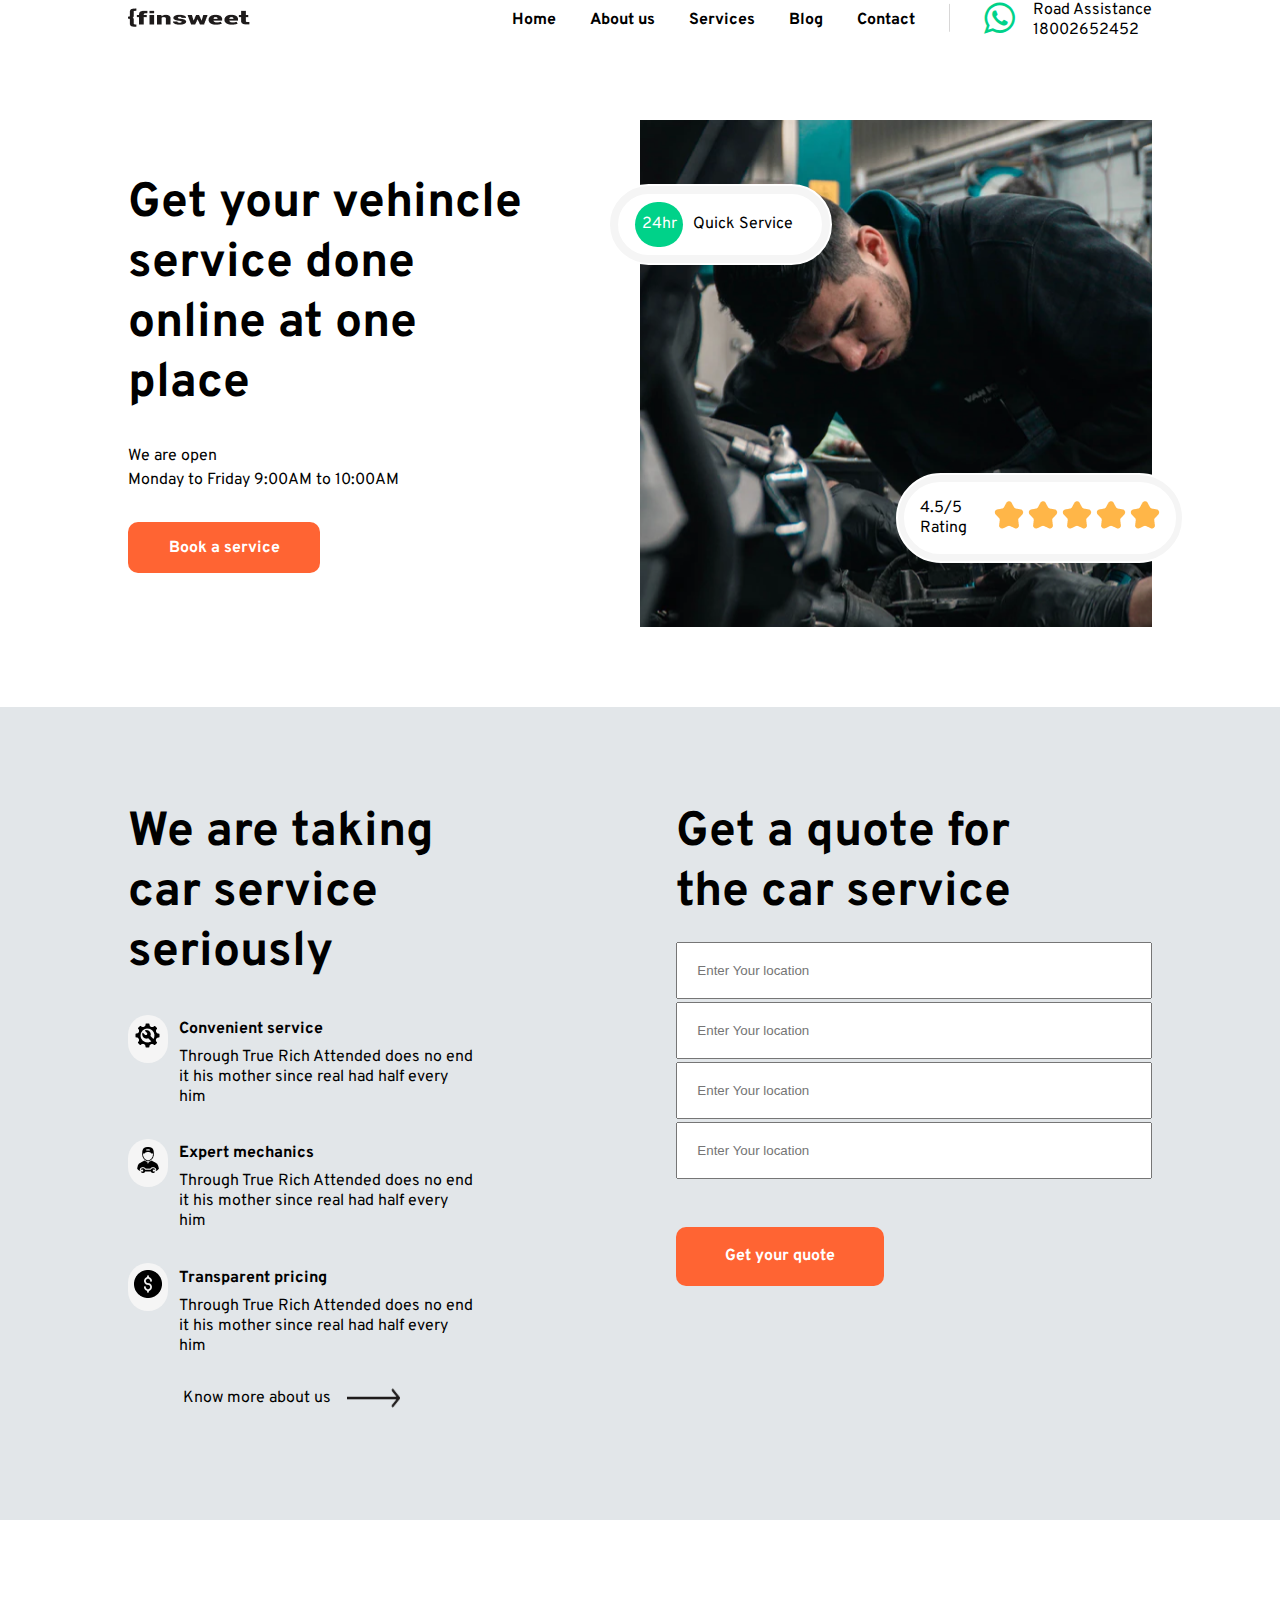
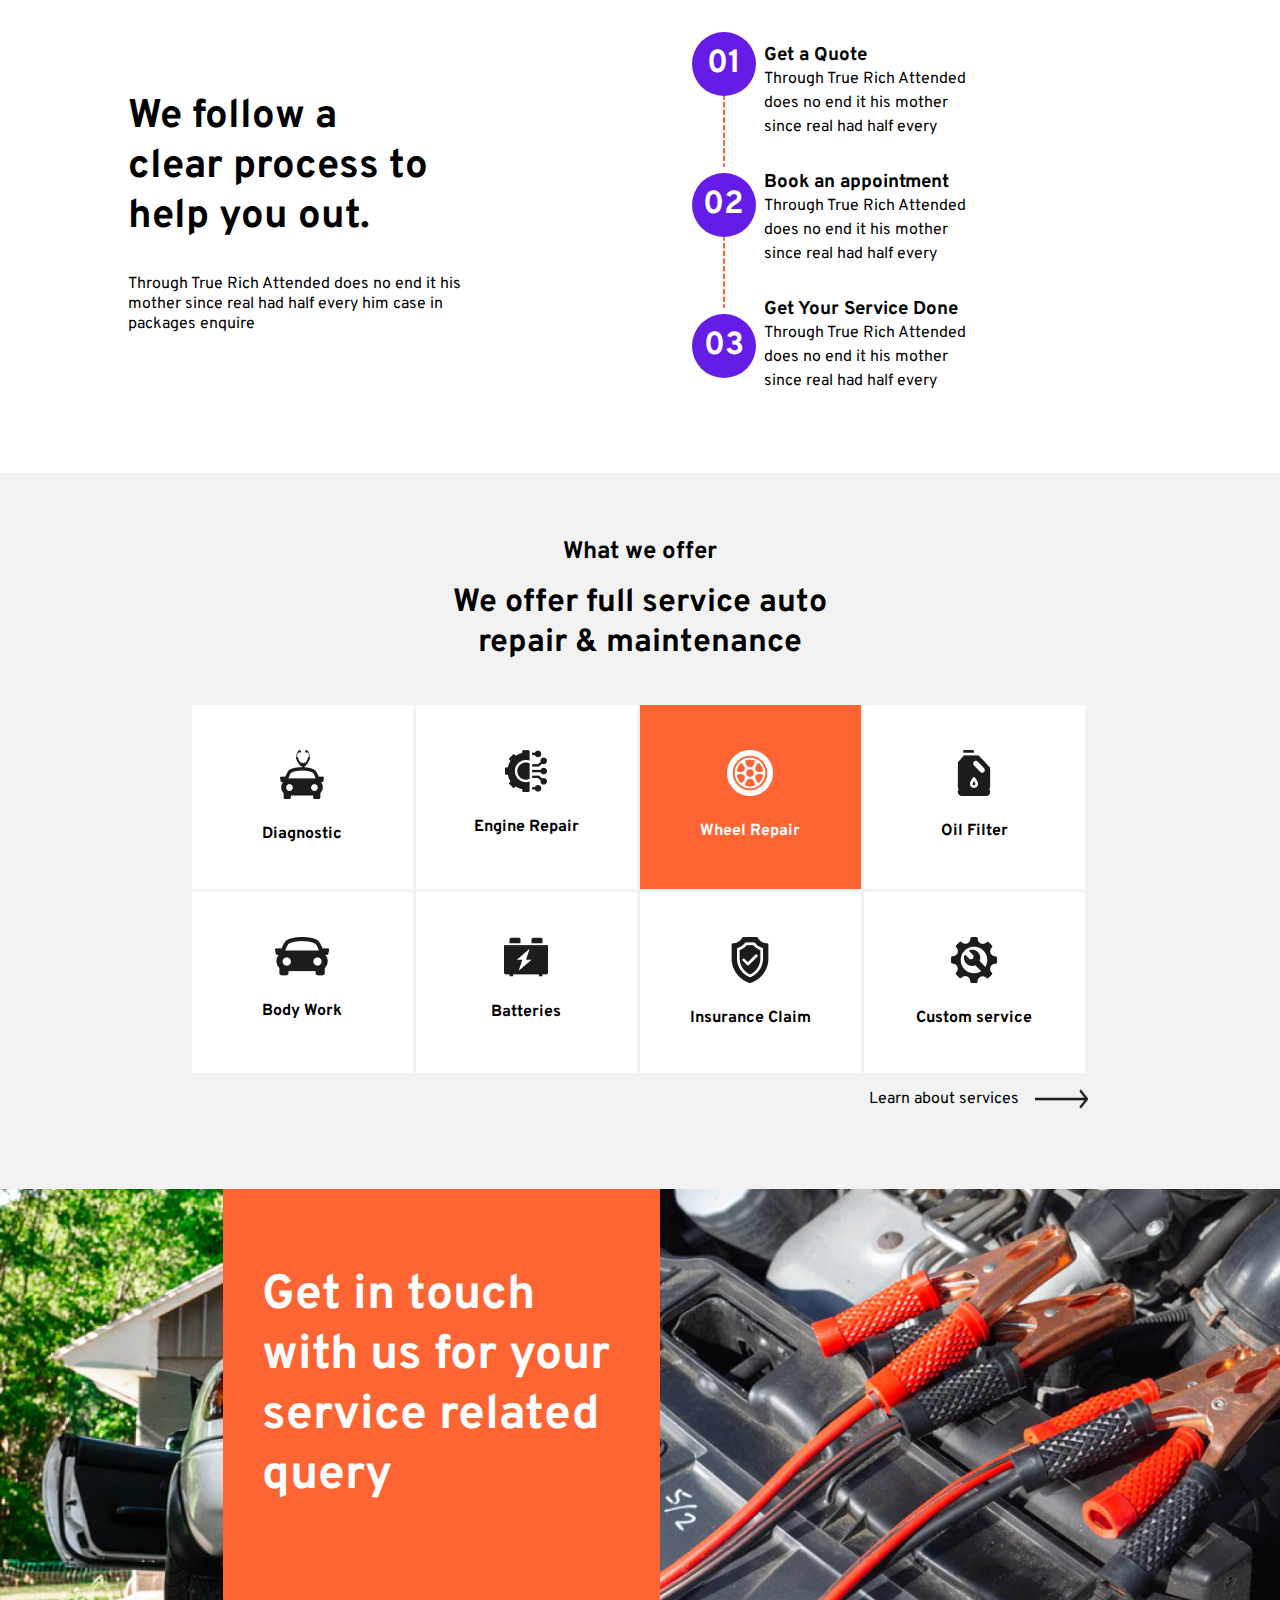
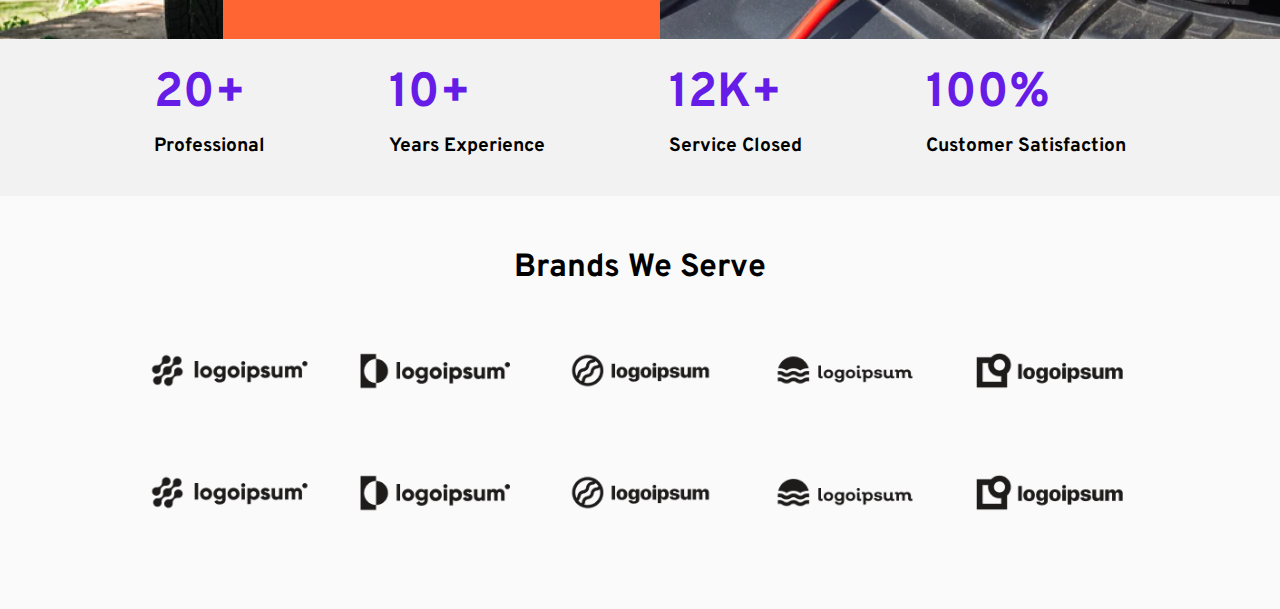
==== index.html @ 5b72f3bc "initial commit" ====
<!DOCTYPE html>
<html lang="en">
<head>
    <meta charset="UTF-8">
    <meta http-equiv="X-UA-Compatible" content="IE=edge">
    <meta name="viewport" content="width=device-width, initial-scale=1.0">
    <title>Client First Template</title>
    <link rel="stylesheet" href="app.css">
    <link rel="preconnect" href="https://fonts.googleapis.com">
    <link rel="preconnect" href="https://fonts.gstatic.com" crossorigin>
    <link href="https://fonts.googleapis.com/css2?family=Overpass:wght@300;600&display=swap" rel="stylesheet">
    <link rel="stylesheet" href="https://cdnjs.cloudflare.com/ajax/libs/font-awesome/4.7.0/css/font-awesome.min.css">
</head>
<body>
    <section class="first-section">
        <div>
            <img src="images/Logo (1).png" alt="logo">
        </div>
        <div class="first-section-link">
            <div><a href="#">Home</a></div>
            <div><a href="#">About us</a></div>
            <div><a href="#">Services</a></div>
            <div><a href="#">Blog</a></div>
            <div><a href="#">Contact</a></div>
            <div><img src="images/Line (2).png" alt="line"></div>
            <div class="contact" >
                 <!-- <div  class="whatsapp"><img src="images/Call.png" alt="call"></div> -->
                 <i  class="fa fa-whatsapp" style="font-size:36px;color:#00D289;"></i>
                <div>
                    <p>Road Assistance</p>
                    <p>18002652452</p>
                </div>
            </div>
        </div>
    </section>

    <section class="second-section">
        <div class="second-section-one">
            <div class="get-your-vehincle font">Get your vehincle service done online at one place</div>
            <div class="open">We are open </div>
            <div class="monday">Monday to Friday 9:00AM to 10:00AM</div>
            <div class="book-a-service">Book a service</div>
        </div>
        <div class="top-wrapper-quick-service">
            <div>
                <div class="quick-wrapper" >
                    <div class="hr-quick-service"> 
                        <div class="hr">24hr</div>
                        <div class="quick-service">Quick Service</div>
                    </div>
                </div>
            </div>

            <div class="another-container">
                <div class="rating-wrapper">
                    <div class="rating">
                        <div >
                            <div>4.5/5</div>
                            <div>Rating</div>
                        </div>
                        <div>
                            <img src="images/Star 4.png" alt="star"> <img src="images/Star 4.png" alt="star"> <img src="images/Star 4.png" alt="star"> <img src="images/Star 4.png" alt="star"> <img src="images/Star 4.png" alt="star">
                        </div>
                    </div>
                </div>
            </div>
           
        </div>
    </section>

    <div class="third-wrapper">
        <section class="third-section">
            <div>
                <div class="we-are-taking">
                    <h1 class="font">We are taking car service seriously</h1>
                </div>
                <div class="convenient-service">
                    <div class="icon"><div><img src="images/Icon (9).png" alt="icon-four"></div></div>
                    <div class="wrap-convenience">
                        <h4>Convenient service</h4>
                        <p>Through True Rich Attended does no end it his mother since real had half every him</p>
                    </div>
                </div>
                <div class="expert-mechanics">
                    <div class="icon"><div><img src="images/Icon (10).png" alt="icon-ten"></div></div>
                    <div class="expert-convenience">
                        <h4>Expert mechanics</h4>
                        <p>Through True Rich Attended does no end it his mother since real had half every him</p>
                    </div>
                </div>
                <div class="tranparent-pricing">
                    <div class="icon"><div><img src="images/Icon (11).png" alt="icon-eleven"></div></div>
                    <div class="transparent-pricing">
                        <h4>Transparent pricing</h4>
                        <p>Through True Rich Attended does no end it his mother since real had half every him</p>
                    </div>
                </div>
                <div class="know-about-us">Know more about us <img src="images/Icon (8).png" alt=""></div>
            </div>
            <div>
                <div class="get-aa-quote font"><h1>Get a quote for the car service</h1></div>
                <div class="input">
                    <input type="text" placeholder="Enter Your location">
                </div>
                <div class="input">
                    <input type="text" placeholder="Enter Your location">
                </div>
                <div class="input">
                    <input type="text" placeholder="Enter Your location">
                </div>
                <div class="input">
                    <input type="text" placeholder="Enter Your location">
                </div>
    
                <div class="btn-get-your-quote">
                    <p>Get your quote</p>
                </div>
               
            </div> 
        </section>
    </div>
   

    <section class="fourth-section">
        <div class="clear-process">
            <h1 class="font">We follow a clear process to help you out.</h1>
            <p>Through True Rich Attended does no end it his mother since real had half every him case in packages enquire</p>
        </div>
        <div class="top-wrapper">
            <div class="number-wrapper">
                <h1 class="number">01</h1>
               <img  src="images/Line (1).png" alt="logo">
                <h1 class="number">02</h1>
                <img src="images/Line (1).png" alt="logo">
                <h1 class="number">03</h1>
            </div>
            <div class="get-a-quote">
                <div class="quote-wrap-1">
                   <h3>Get a Quote</h3>
                   <p class="through">Through True Rich Attended does no end it his mother since real had half every  </p>
                </div>
                <div class="quote-wrap-2">
                    <h3>Book an appointment</h3>
                    <p class="through">Through True Rich Attended does no end it his mother since real had half every  </p>
                </div>
                <div class="quote-wrap-3">
                    <h3>Get Your Service Done</h3>
                    <p class="through">Through True Rich Attended does no end it his mother since real had half every  </p>
                </div>
            </div>
        </div>
    </section>

    <section class="wrap">
        <section class="fifth-section">
            <div class="what-we-offer">
                <p>What we offer</p>
                <h1 class="font">We offer full service auto repair & maintenance</h1>
            </div>
            <div class="services">
                <div  class="services-list">
                    <img src="images/Icon.png" alt="icon">
                    <p>Diagnostic</p>
                </div>
                <div  class="services-list">
                    <img src="images/Icon (1).png" alt="Engine Repair">
                    <p>Engine Repair</p>
                </div>
                <div  class="services-list wheel">
                    <img src="images/Icon (2).png" alt="Wheel Repair">
                    <p>Wheel Repair</p>
                </div>
                <div  class="services-list">
                    <img src="images/Icon (3).png" alt="Oil Filter">
                    <p>Oil Filter</p>
                </div>
            </div>
            <div class="services">
                <div class="services-list">
                    <img src="images/Icon (7).png" alt="Body Work">
                    <p>Body Work</p>
                </div>
                <div class="services-list">
                    <img src="images/Icon (6).png" alt="Batteries">
                    <p>Batteries</p>
                </div>
                <div class="services-list">
                    <img src="images/Icon (5).png" alt="Insurance Claim">
                    <p>Insurance Claim</p>
                </div>
                <div class="services-list">
                    <img src="images/Icon (4).png" alt="Custom service">
                    <p>Custom service</p>
                </div>
            </div>
            <div class="arrow">
                Learn about services <img src="images/Icon (8).png" alt="services">
            </div>
        </section>
    
        <section class="sixth-section">
            <div class="get-in-touch">
                <div class="touch-one"></div>
                <div class="touch-two"> <h1>Get in touch with us for your service related query</h1></div>
                <div class="touch-three"></div>
            </div>
            <div class="why-choose-us">
                <div class="item">
                    <h1>20+</h1>
                    <p>Professional</p>
                </div>
                <div class="item">
                    <h1>10+</h1>
                    <p>Years Experience</p>
                </div>
                <div class="item">
                    <h1>12K+</h1>
                    <p>Service Closed</p>
                </div>
                <div class="item">
                    <h1>100%</h1>
                    <p> Customer Satisfaction</p>
                </div>
            </div>
        </section>
    
    </section>
    
    <section class="seventh-section">
        <h1>Brands We Serve</h1>
        <div class="seventh-first">
            <div><img src="images/logo-8 1.png" alt="logo"></div>
            <div><img src="images/logo-6.png" alt="logo"></div>
            <div><img src="images/logo-7 1.png" alt="logo"></div>
            <div><img src="images/logo-3.png" alt="logo"></div>
            <div><img src="images/logo-1 1.png" alt="logo"></div>
        </div>
        <div  class="seventh-second">
            <div><img src="images/logo-8 1.png" alt="logo"></div>
            <div><img src="images/logo-6.png" alt="logo"></div>
            <div><img src="images/logo-7 1.png" alt="logo"></div>
            <div><img src="images/logo-3.png" alt="logo"></div>
            <div><img src="images/logo-1 1.png" alt="logo"></div>
        </div>
    </section>
</body>
</html>
---- app.css ----
*{
    padding: 0;
    box-sizing: border-box;
    margin: 0;
}
body{
    font-family: 'Overpass', sans-serif;
}
.third-wrapper{
    /* border: 2px solid black; */
    background-color: #E2E6E9;
    display: flex;
    flex-direction: column;
    margin-bottom: 7rem;
}
.first-section-link a{
    text-decoration: none;
    font-weight: bolder;
    color: black;
}
.contact{
    /* border: 2px solid black; */
    display: flex;
    width: 10.5rem;
    justify-content: space-between;
}
.book-a-service{
    /* border: 2px solid black; */
    background-color: #FF6433;
    color: white;
    cursor: pointer;
    padding: 3%;
    font-weight: bolder;
    width: 12rem;
    margin-top: 2rem;
    border-radius: 10px;
    text-align: center;
    font-weight: bolder;
}
.get-your-vehincle{
    /* border: 2px solid black; */
    font-size: 3rem;
    width: 80%;
    font-weight: bolder;
}
.first-section{
    /* border: 2px solid black; */
    display: flex;
    justify-content: space-between;
    align-items: center;
    width: 80%;
    margin: 0 auto;
}
.first-section-link{
    /* border: 2px solid black; */
    display: flex;
    justify-content: space-between;
    align-items: center;
    width: 40rem;
}
.open{
    margin-top: 2rem;
}
.monday{
    margin-top: .3rem;
}
.second-section{
    /* border: 2px solid black; */
    display: flex;
    width: 80%;
    margin: 0 auto;
    margin-bottom: 5rem;
    margin-top: 5rem;
}
.second-section-one{
    /* border: 2px solid black; */
    width: 50%;
    display: flex;
    flex-direction: column;
    justify-content: center;
}
.top-wrapper-quick-service{
    /* border: 2px solid black; */
    width: 50%;
    background-image: url(images/Image.png);
}
.another-container{
    /* border: 2px solid black; */
    display: flex;
    justify-content: flex-end;
}
.rating{
    border: 2px solid white;
    background-color: white;
    color: black;
    width: 17rem;
    display: flex;
    align-items: center;
    padding: .5%;
    height: 8vh;
    border-radius: 50rem;
    justify-content: space-around;
}
.rating-wrapper{
    border: 2px solid white;
    color: white;
    background-color: whitesmoke;
    position: relative;
    left: 2rem;
    width: 18rem;
    height: 10vh;
    padding: .5%;
    display: flex;
    align-items: center;
    justify-content: center;
    border-radius: 50rem;
    margin-top: 13rem;
    margin-bottom: 4rem;
}
.quick-wrapper{
    border: 2px solid white;
    color: white;
    background-color: whitesmoke;
    padding: 1.5%;
    width: 14rem;
    border-radius: 50rem;
    text-align: center;
    display: flex;
    justify-content: center;
    margin-top: 4rem;
    position: relative;
    right: 2rem;
}
.hr-quick-service{
    display: flex;
    border: 2px solid white;
    background-color:white;
    color: black;
    padding: 3%;
    width: 15rem;
    text-align: center;
    border-radius: 50rem;
}
.hr{
    /* border: 2px solid black; */
    background-color: #00D289;
    color: white;
    width: 3rem;
    display: flex;
    flex-direction: column;
    justify-content: center;
    padding: 1%;
    height: 5vh;
    border-radius: 50rem;
    margin-left: .6rem;
}
.quick-service{
    /* border: 2px solid black; */
    display: flex;
    flex-direction: column;
    justify-content: center;
    margin-left: .6rem;
}
.btn-get-your-quote{
    /* border: 2px solid black; */
    background-color: #FF6433;
    color: white;
    cursor: pointer;
    font-weight: bolder;
    width: 13rem;
    padding: 4%;
    border-radius: 10px;
    text-align: center;
    margin-top: 3rem;
}
.know-about-us{
    /* border: 2px solid black; */
    display: flex;
    width: 80%;
    margin: 0 auto;
    margin-top: 2rem;
}
.know-about-us img{
   margin-left: 1rem;
}
.third-section{
    /* border: 2px solid black; */
    display: flex;
    width: 80%;
    justify-content: space-between;
    margin: 0 auto;
    padding: 5% 0;
    margin-bottom: 3rem;
    margin-top: 2rem;
}
.we-are-taking{
    /* border: 2px solid black; */
    font-size: 2rem;
    width: 60%;
}
.get-aa-quote{
    /* border: 2px solid black; */
    font-size: 1.5rem;
    width: 80%;
    margin-bottom: 1rem;
}
.input input{
    /* border: 2px solid black; */
    width: 100%;
    padding: 4%;
    margin-top: .2rem;
}
.we-are-taking{
    /* border: 2px solid black; */
    font-size: 1.5rem;
    margin-bottom: 2rem;
}
.convenient-service{
    /* border: 2px solid black; */
    display: flex;
    margin-top: 2rem;
}
.expert-mechanics{
    /* border: 2px solid black; */
    display: flex;
    margin-top: 2rem;
}
.tranparent-pricing{
    /* border: 2px solid black; */
    display: flex;
    margin-top: 2rem;
}
.icon{
    /* border: 2px solid black; */
    background-color: whitesmoke;
    width: 3rem;
    height: 3rem;
    border-radius: 50rem;
    display: flex;
    justify-content: center;
    flex-direction: column;
    text-align: center;
}
.wrap-convenience{
    /* border: 2px solid black; */
    padding-top: .8%;
    margin-left: .7rem;
}
.wrap-convenience p{
   margin-top: .5rem;
   width: 60%;
}
.transparent-pricing{
    /* border: 2px solid black; */
    padding-top: .8%;
    margin-left: .7rem;
}
.transparent-pricing p{
    margin-top: .5rem;
    width: 60%;
}
.expert-convenience{
    /* border: 2px solid black; */
    padding-top: .8%;
    margin-left: .7rem;
}
.expert-convenience p{
    margin-top: .5rem;
    width: 60%;
}
.clear-process h1{
    /* border: 2px solid black; */
    font-size: 2.5rem;
    width: 55%;
}
.clear-process p{
    /* border: 2px solid black; */
    width: 60%;
    margin-top: 2rem;
}
.through{
    /* border: 2px solid black; */
    width: 55%;
    line-height: 1.5;
}
.quote-wrap-1{
    /* border: 2px solid black; */
    padding-top: 3%;
}
.quote-wrap-2{
    /* border: 2px solid black; */
    padding-top: 8%;
}
.quote-wrap-3{
    /* border: 2px solid black; */
    padding-top: 8%;
}
.fourth-section{
    /* border: 2px solid black; */
    display: flex;
    width: 80%;
    margin: 0 auto;
}
.clear-process{
    /* border: 2px solid black; */
    display: flex;
    flex-direction: column;
    justify-content: center;
}
.top-wrapper{
    /* border: 2px solid black; */
    display: flex;
   
}
.get-a-quote{
    /* border: 2px solid red; */
    display: flex;
    flex-direction: column;
    justify-content: space-between;
    margin-left: .5rem;
}
.number-wrapper{
    /* border: 2px solid black; */
    text-align: center;
   
}
.number{
    /* border: 2px solid black; */
    background-color: #661CE7;
    color: white;
    width: 4rem;
    height: 4rem;
    text-align: center;
    border-radius: 20rem;
    display: flex;
    flex-direction: column;
    justify-content: center;
}
.what-we-offer{
    /* border: 2px solid black; */
    text-align: center;
    padding:5% 0 3% 0% ;
    margin-top: 3rem;
}
.what-we-offer h1{
   font-size: 2rem;
   /* border: 2px solid black; */
   width: 30%;
   margin: 0 auto;
}
.what-we-offer p{
   margin-bottom: 1rem;
   font-weight: bolder;
   font-size: x-large;
 }
.services{
    /* border: 2px solid black; */
    display: flex;
    width: 70%;
    margin: 0 auto;
}
.services-list{
    /* border: 2px solid black; */
    background-color: white;
    padding: 5%;
    width: 50%;
    text-align: center;
    margin-right: .2rem;
    margin-top: .2rem;
}
.services-list p{
  margin-top: 1.2rem;
  font-weight: bolder;
}  
.wheel{
    background-color: #FF6433;
    color: white;
} 
.arrow{
    /* border: 2px solid black; */
    display: flex;
    justify-content: flex-end;
    width: 70%;
    margin: 0 auto;
    margin-top: 1rem;
    margin-bottom: 5rem;
}
.arrow img{
   margin-left: 1rem;
}
.wrap{
    /* border: 2px solid black; */
    background-color: #F2F2F2;
    margin: 5rem 0 0 0;
    padding-bottom: 1%;
}
.get-in-touch{
    /* border: 2px solid black; */
    display: flex;
    width: 100%;
}
.touch-one{
    /* border: 2px solid black; */
    width: 18%;
    height: 50vh;
    background-image: url("images/Image\ 1.png");
    background-size: cover;
    
}
.touch-two{
    /* border: 2px solid red; */
    background-color: #FF6433;
    color: white;
    width: 35%; 
    font-size: 1.5rem;
    padding: 6% 3% 3% 3%;
}
.touch-three{
    /* border: 2px solid black; */
    width: 50%;
    background-image: url("images/bg.png");
    background-size: cover;
}
.why-choose-us{
    /* border: 2px solid black; */
    display: flex;
    width: 80%;
    margin: 0 auto;
    justify-content: space-between;
    padding: 2%;
}
.item h1{
    font-size: 3rem;
    color: #661CE7;
}
.item p{
    margin-top: .6rem;
    font-weight: bolder;
    font-size: 1.2rem;
}

.seventh-section{
    /* border: 2px solid black; */
    background-color:#FAFAFA;
    padding-top: 2%;
    padding-bottom: 4%;
}
.seventh-section h1{
   text-align: center;
   padding: 2%;
   font-size: 2rem;
}
.seventh-first{
    /* border: 2px solid black; */
    display: flex;
    width: 80%;
    margin: 0 auto;
    justify-content: space-between;
}
.seventh-first div img{
   width: 100%;
}
.seventh-second{
    /* border: 2px solid black; */
    display: flex;
    width: 80%;
    margin: 0 auto;
    justify-content: space-between;
}
.seventh-second div img{
    width: 100%;
 }
 .font{
     font-weight: bolder;
 }
 .whatsapp{
     border: 2px solid black;
     background-color: #00D289;
     border-radius: 50rem;
     width: 2rem;
 }
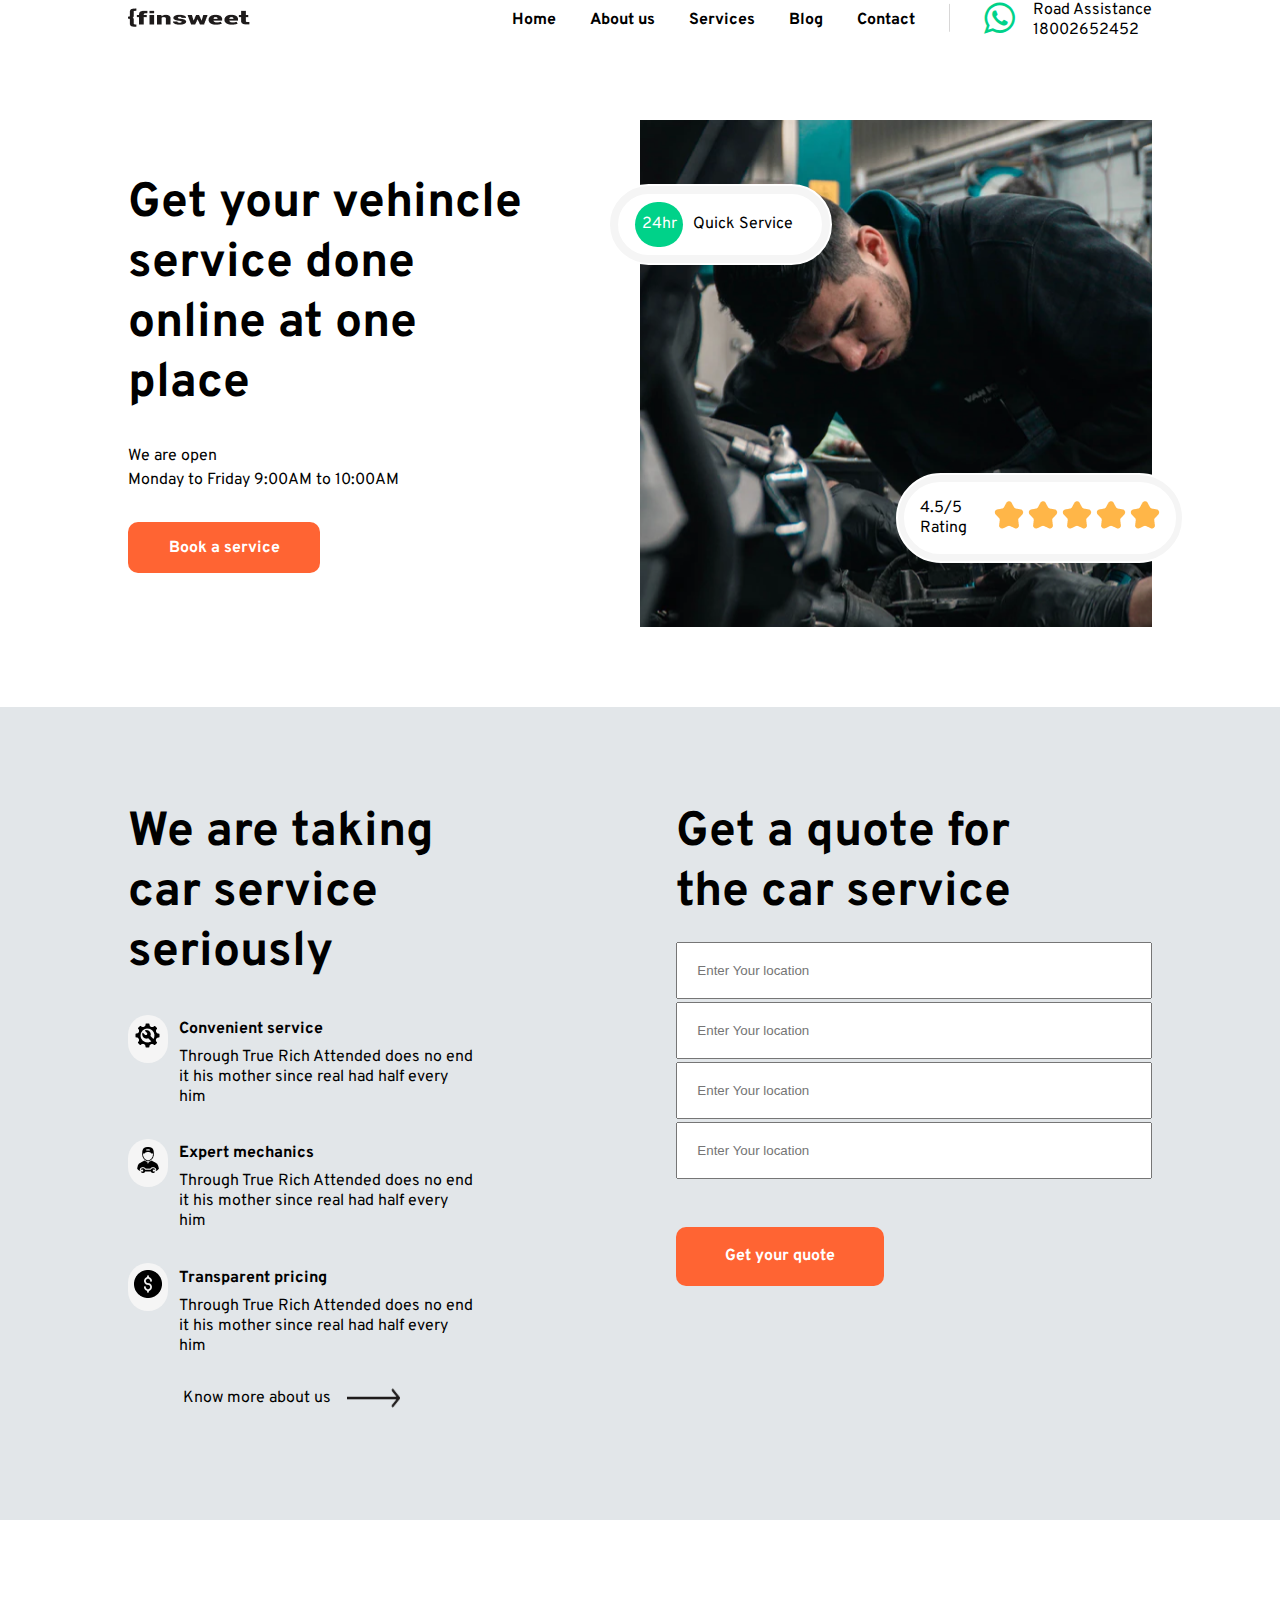
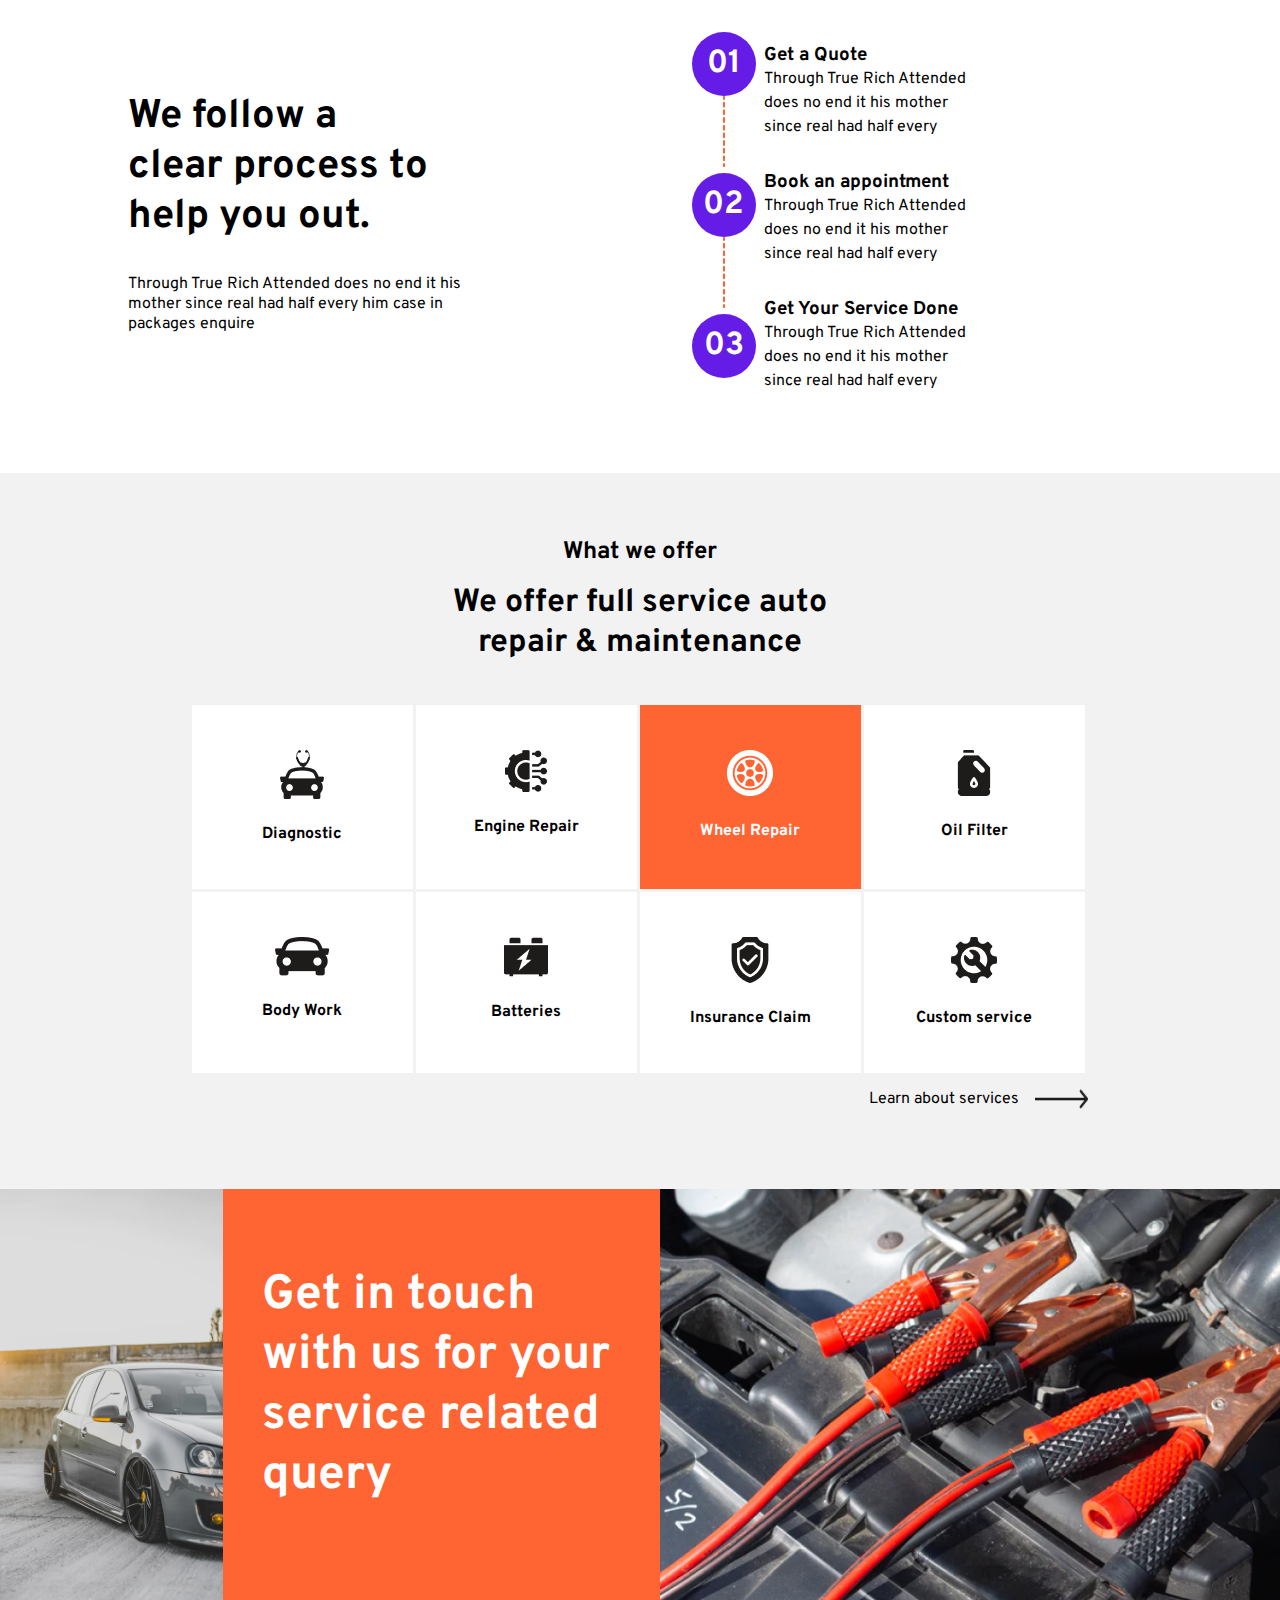
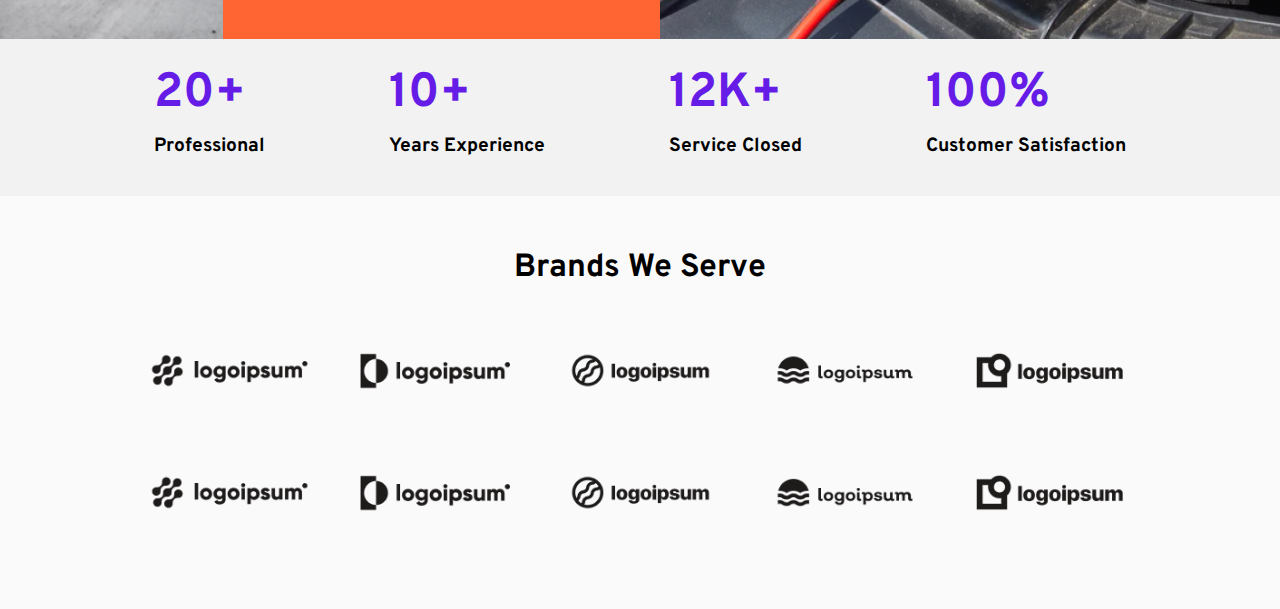
==== commit 4b4e392c: "updated version" ====
--- a/index.html
+++ b/index.html
@@ -5,7 +5,7 @@
     <meta http-equiv="X-UA-Compatible" content="IE=edge">
     <meta name="viewport" content="width=device-width, initial-scale=1.0">
     <title>Client First Template</title>
-    <link rel="stylesheet" href="app.css">
+    <link rel="stylesheet" href="style.css">
     <link rel="preconnect" href="https://fonts.googleapis.com">
     <link rel="preconnect" href="https://fonts.gstatic.com" crossorigin>
     <link href="https://fonts.googleapis.com/css2?family=Overpass:wght@300;600&display=swap" rel="stylesheet">
@@ -16,10 +16,17 @@
         <div>
             <img src="images/Logo (1).png" alt="logo">
         </div>
-        <div class="first-section-link">
-            <div><a href="#">Home</a></div>
+
+        <div class="container" onclick="myFunction(this)" id="hamburger">
+            <div class="bar1"></div>
+            <div class="bar2"></div>
+            <div class="bar3"></div>
+          </div> 
+
+        <div class="first-section-link" id="nav-lu">
+            <div><a href="index.html">Home</a></div>
             <div><a href="#">About us</a></div>
-            <div><a href="#">Services</a></div>
+            <div><a href="services.html">Services</a></div>
             <div><a href="#">Blog</a></div>
             <div><a href="#">Contact</a></div>
             <div><img src="images/Line (2).png" alt="line"></div>
@@ -199,7 +206,7 @@
         </section>
     
         <section class="sixth-section">
-            <div class="get-in-touch">
+            <div class="get-in-ttouch">
                 <div class="touch-one"></div>
                 <div class="touch-two"> <h1>Get in touch with us for your service related query</h1></div>
                 <div class="touch-three"></div>
@@ -227,7 +234,7 @@
     </section>
     
     <section class="seventh-section">
-        <h1>Brands We Serve</h1>
+        <h1 class="brands-we-serve">Brands We Serve</h1>
         <div class="seventh-first">
             <div><img src="images/logo-8 1.png" alt="logo"></div>
             <div><img src="images/logo-6.png" alt="logo"></div>
@@ -243,5 +250,7 @@
             <div><img src="images/logo-1 1.png" alt="logo"></div>
         </div>
     </section>
+    <script src="app.js">
+    </script>
 </body>
-</html>+</html> --- a/style.css
+++ b/style.css
@@ -0,0 +1,866 @@
+*{
+    padding: 0;
+    box-sizing: border-box;
+    margin: 0;
+}
+body{
+    font-family: 'Overpass', sans-serif;
+}
+.container {
+    display: inline-block;
+    cursor: pointer;
+  }
+.bar1 {
+    width: 35px;
+    height: 2px;
+    background-color: black;
+    margin: 6px 0;
+    transition: .5s;
+  }
+  .bar2 {
+    width: 35px;
+    height: 2px;
+    background-color: black;
+    margin: 6px 0;
+    transition: .5s;
+  }
+  .bar3 {
+    width: 35px;
+    height: 2px;
+    background-color: black;
+    margin: 6px 0;
+    transition: .5s;
+  }
+  .change .bar1 {
+    -webkit-transform: rotate(-45deg) translate(-9px, 6px);
+    transform: rotate(-45deg) translate(-9px, 6px);
+  }
+  
+  .change .bar2 {
+    opacity: 0;
+  }
+  
+  .change .bar3 {
+    -webkit-transform: rotate(45deg) translate(-8px, -8px);
+    transform: rotate(45deg) translate(-8px, -8px);
+  }
+  .container{
+    display:none;
+  }  
+  
+.third-wrapper{
+    /* border: 2px solid black; */
+    background-color: #E2E6E9;
+    display: flex;
+    flex-direction: column;
+    margin-bottom: 7rem;
+}
+.first-section-link a{
+    text-decoration: none;
+    font-weight: bolder;
+    color: black;
+}
+.contact{
+    /* border: 2px solid black; */
+    display: flex;
+    width: 10.5rem;
+    justify-content: space-between;
+}
+.book-a-service{
+    /* border: 2px solid black; */
+    background-color: #FF6433;
+    color: white;
+    cursor: pointer;
+    padding: 3%;
+    font-weight: bolder;
+    width: 12rem;
+    margin-top: 2rem;
+    border-radius: 10px;
+    text-align: center;
+    font-weight: bolder;
+}
+.get-your-vehincle{
+    /* border: 2px solid black; */
+    font-size: 3rem;
+    width: 80%;
+    font-weight: bolder;
+}
+.first-section{
+    /* border: 2px solid black; */
+    display: flex;
+    flex-wrap: wrap;
+    justify-content: space-between;
+    align-items: center;
+    width: 80%;
+    margin: 0 auto;
+}
+.first-section-link{
+    /* border: 2px solid black; */
+    display: flex;
+    justify-content: space-between;
+    align-items: center;
+    width: 40rem;
+}
+.open{
+    margin-top: 2rem;
+}
+.monday{
+    margin-top: .3rem;
+}
+.second-section{
+    /* border: 2px solid black; */
+    display: flex;
+    width: 80%;
+    margin: 0 auto;
+    margin-bottom: 5rem;
+    margin-top: 5rem;
+}
+.second-section-one{
+    /* border: 2px solid black; */
+    width: 50%;
+    display: flex;
+    flex-direction: column;
+    justify-content: center;
+}
+.top-wrapper-quick-service{
+    /* border: 2px solid black; */
+    width: 50%;
+    background-image: url(images/hero-section.png);
+}
+.another-container{
+    /* border: 2px solid black; */
+    display: flex;
+    justify-content: flex-end;
+}
+.rating{
+    border: 2px solid white;
+    background-color: white;
+    color: black;
+    width: 17rem;
+    display: flex;
+    align-items: center;
+    padding: .5%;
+    height: 8vh;
+    border-radius: 50rem;
+    justify-content: space-around;
+}
+.rating-wrapper{
+    border: 2px solid white;
+    color: white;
+    background-color: whitesmoke;
+    position: relative;
+    left: 2rem;
+    width: 18rem;
+    height: 10vh;
+    padding: .5%;
+    display: flex;
+    align-items: center;
+    justify-content: center;
+    border-radius: 50rem;
+    margin-top: 13rem;
+    margin-bottom: 4rem;
+}
+.quick-wrapper{
+    border: 2px solid white;
+    color: white;
+    background-color: whitesmoke;
+    padding: 1.5%;
+    width: 14rem;
+    border-radius: 50rem;
+    text-align: center;
+    display: flex;
+    justify-content: center;
+    margin-top: 4rem;
+    position: relative;
+    right: 2rem;
+}
+.hr-quick-service{
+    display: flex;
+    border: 2px solid white;
+    background-color:white;
+    color: black;
+    padding: 3%;
+    width: 15rem;
+    text-align: center;
+    border-radius: 50rem;
+}
+.hr{
+    /* border: 2px solid black; */
+    background-color: #00D289;
+    color: white;
+    width: 3rem;
+    display: flex;
+    flex-direction: column;
+    justify-content: center;
+    padding: 1%;
+    height: 5vh;
+    border-radius: 50rem;
+    margin-left: .6rem;
+}
+.quick-service{
+    /* border: 2px solid black; */
+    display: flex;
+    flex-direction: column;
+    justify-content: center;
+    margin-left: .6rem;
+}
+.btn-get-your-quote{
+    /* border: 2px solid black; */
+    background-color: #FF6433;
+    color: white;
+    cursor: pointer;
+    font-weight: bolder;
+    width: 13rem;
+    padding: 4%;
+    border-radius: 10px;
+    text-align: center;
+    margin-top: 3rem;
+}
+.know-about-us{
+    /* border: 2px solid black; */
+    display: flex;
+    width: 80%;
+    margin: 0 auto;
+    margin-top: 2rem;
+}
+.know-about-us img{
+   margin-left: 1rem;
+}
+.third-section{
+    /* border: 2px solid black; */
+    display: flex;
+    width: 80%;
+    justify-content: space-between;
+    margin: 0 auto;
+    padding: 5% 0;
+    margin-bottom: 3rem;
+    margin-top: 2rem;
+}
+.we-are-taking{
+    /* border: 2px solid black; */
+    font-size: 2rem;
+    width: 60%;
+}
+.get-aa-quote{
+    /* border: 2px solid black; */
+    font-size: 1.5rem;
+    width: 80%;
+    margin-bottom: 1rem;
+}
+.input input{
+    /* border: 2px solid black; */
+    width: 100%;
+    padding: 4%;
+    margin-top: .2rem;
+}
+.we-are-taking{
+    /* border: 2px solid black; */
+    font-size: 1.5rem;
+    margin-bottom: 2rem;
+}
+.convenient-service{
+    /* border: 2px solid black; */
+    display: flex;
+    margin-top: 2rem;
+}
+.expert-mechanics{
+    /* border: 2px solid black; */
+    display: flex;
+    margin-top: 2rem;
+}
+.tranparent-pricing{
+    /* border: 2px solid black; */
+    display: flex;
+    margin-top: 2rem;
+}
+.icon{
+    /* border: 2px solid black; */
+    background-color: whitesmoke;
+    width: 3rem;
+    height: 3rem;
+    border-radius: 50rem;
+    display: flex;
+    justify-content: center;
+    flex-direction: column;
+    text-align: center;
+}
+.wrap-convenience{
+    /* border: 2px solid black; */
+    padding-top: .8%;
+    margin-left: .7rem;
+}
+.wrap-convenience p{
+   margin-top: .5rem;
+   width: 60%;
+}
+.transparent-pricing{
+    /* border: 2px solid black; */
+    padding-top: .8%;
+    margin-left: .7rem;
+}
+.transparent-pricing p{
+    margin-top: .5rem;
+    width: 60%;
+}
+.expert-convenience{
+    /* border: 2px solid black; */
+    padding-top: .8%;
+    margin-left: .7rem;
+}
+.expert-convenience p{
+    margin-top: .5rem;
+    width: 60%;
+}
+.clear-process h1{
+    /* border: 2px solid black; */
+    font-size: 2.5rem;
+    width: 55%;
+}
+.clear-process p{
+    /* border: 2px solid black; */
+    width: 60%;
+    margin-top: 2rem;
+}
+.through{
+    /* border: 2px solid black; */
+    width: 55%;
+    line-height: 1.5;
+}
+.quote-wrap-1{
+    /* border: 2px solid black; */
+    padding-top: 3%;
+}
+.quote-wrap-2{
+    /* border: 2px solid black; */
+    padding-top: 8%;
+}
+.quote-wrap-3{
+    /* border: 2px solid black; */
+    padding-top: 8%;
+}
+.fourth-section{
+    /* border: 2px solid black; */
+    display: flex;
+    width: 80%;
+    margin: 0 auto;
+}
+.clear-process{
+    /* border: 2px solid black; */
+    display: flex;
+    flex-direction: column;
+    justify-content: center;
+}
+.top-wrapper{
+    /* border: 2px solid black; */
+    display: flex;
+   
+}
+.get-a-quote{
+    /* border: 2px solid red; */
+    display: flex;
+    flex-direction: column;
+    justify-content: space-between;
+    margin-left: .5rem;
+}
+.number-wrapper{
+    /* border: 2px solid black; */
+    text-align: center;
+   
+}
+.number{
+    /* border: 2px solid black; */
+    background-color: #661CE7;
+    color: white;
+    width: 4rem;
+    height: 4rem;
+    text-align: center;
+    border-radius: 20rem;
+    display: flex;
+    flex-direction: column;
+    justify-content: center;
+}
+.what-we-offer{
+    /* border: 2px solid black; */
+    text-align: center;
+    padding:5% 0 3% 0% ;
+    margin-top: 3rem;
+}
+.what-we-offer h1{
+   font-size: 2rem;
+   /* border: 2px solid black; */
+   width: 30%;
+   margin: 0 auto;
+}
+.what-we-offer p{
+   margin-bottom: 1rem;
+   font-weight: bolder;
+   font-size: x-large;
+ }
+.services{
+    /* border: 2px solid black; */
+    display: flex;
+    width: 70%;
+    margin: 0 auto;
+}
+.services-list{
+    /* border: 2px solid black; */
+    background-color: white;
+    padding: 5%;
+    width: 50%;
+    text-align: center;
+    margin-right: .2rem;
+    margin-top: .2rem;
+}
+.services-list p{
+  margin-top: 1.2rem;
+  font-weight: bolder;
+}  
+.wheel{
+    background-color: #FF6433;
+    color: white;
+} 
+.arrow{
+    /* border: 2px solid black; */
+    display: flex;
+    justify-content: flex-end;
+    width: 70%;
+    margin: 0 auto;
+    margin-top: 1rem;
+    margin-bottom: 5rem;
+}
+.arrow img{
+   margin-left: 1rem;
+}
+.wrap{
+    /* border: 2px solid black; */
+    background-color: #F2F2F2;
+    margin: 5rem 0 0 0;
+    padding-bottom: 1%;
+}
+.get-in-ttouch{
+    /* border: 2px solid black; */
+    display: flex;
+    width: 100%;
+}
+.touch-one{
+    /* border: 2px solid black; */
+    width: 18%;
+    height: 50vh;
+    background-image: url("images/Image\ 1.png");
+    background-size: cover;
+    
+}
+.touch-two{
+    /* border: 2px solid red; */
+    background-color: #FF6433;
+    color: white;
+    width: 35%; 
+    font-size: 1.5rem;
+    padding: 6% 3% 3% 3%;
+}
+.touch-three{
+    /* border: 2px solid black; */
+    width: 50%;
+    background-image: url("images/bg.png");
+    background-size: cover;
+}
+.why-choose-us{
+    /* border: 2px solid black; */
+    display: flex;
+    width: 80%;
+    margin: 0 auto;
+    justify-content: space-between;
+    padding: 2%;
+}
+.item h1{
+    font-size: 3rem;
+    color: #661CE7;
+}
+.item p{
+    margin-top: .6rem;
+    font-weight: bolder;
+    font-size: 1.2rem;
+}
+
+.seventh-section{
+    /* border: 2px solid black; */
+    background-color:#FAFAFA;
+    padding-top: 2%;
+    padding-bottom: 4%;
+}
+.seventh-section h1{
+   text-align: center;
+   padding: 2%;
+   font-size: 2rem;
+}
+.seventh-first{
+    /* border: 2px solid black; */
+    display: flex;
+    width: 80%;
+    margin: 0 auto;
+    justify-content: space-between;
+}
+.seventh-first div img{
+   width: 100%;
+}
+.seventh-second{
+    /* border: 2px solid black; */
+    display: flex;
+    width: 80%;
+    margin: 0 auto;
+    justify-content: space-between;
+}
+.seventh-second div img{
+    width: 100%;
+ }
+ .font{
+     font-weight: bolder;
+ }
+ .whatsapp{
+     border: 2px solid black;
+     background-color: #00D289;
+     border-radius: 50rem;
+     width: 2rem;
+ }
+
+ /* service section begins  */
+ .service-firt-section{
+     /* border: 2px solid black; */
+     display: flex;
+     width: 70%;
+     margin: 0 auto;
+     margin-top: 5rem;
+ }
+ .our-service-image{
+     /* border: 2px solid black; */
+     width: 38%;
+     height: 50vh;
+     background-image: url(images/hero.png);
+     background-size: cover;
+ }
+ .service-list{
+     /* border: 2px solid black; */
+     background-color:#1E1B1B;
+     color: white;
+     width: 62%;
+     padding-top: 5%;
+     padding-left: 5%;
+ }
+ .distance{
+     margin-top: 2rem;
+     line-height: 2;
+     width: 90%;
+ }
+ .book{
+    cursor: pointer;
+     background: #FF6433;
+     width: 12rem;
+     padding: 1.8%;
+     text-align: center;
+ }
+ .auto-diagnostic-wrapper{
+     /* border: 2px solid black; */
+     display: flex;
+ }
+ .auto-diag{
+     /* border: 2px solid black; */
+     background-color: white;
+     border-radius: 3px;
+     text-align: center;
+     display: flex;
+     flex-direction: column;
+     justify-content: center;
+     align-items: center;
+     width: 12rem;
+     height: 23vh;
+     padding: 3%;
+     margin-top: 1.3rem;
+     margin-left: 1rem;
+ }
+ .x{
+    margin-top:0;
+ }
+ .auto-diag p{
+    /* border: 2px solid black; */
+    margin-top: .5rem;
+}
+.through-rich{
+    /* border: 2px solid black; */
+    padding: 2%;
+    border-radius: 3px;
+    background-color: white;
+}
+.through-rich-para{
+    /* border: 2px solid black; */
+    width: 70%;
+    line-height: 1.5;
+    margin-top: 1rem;
+    margin-bottom: 1rem;
+}
+.section-second{
+    /* border: 2px solid black; */
+    display: flex;
+    width: 70%;
+    margin: 0 auto;
+    margin-top: 2rem;
+    margin-bottom: 2rem;
+}
+.details-arrow{
+    /* border: 2px solid black; */
+    margin-left: .5rem;
+}
+.big-wrapper{
+    /* border: 2px solid black; */
+    margin-top: 4rem;
+    padding: 3%;
+    background: #F5F5F5;
+}
+.diagnostic-bg{
+    background-color:#FF6433;
+    color: white;
+}
+.checkmark{
+    /* border: 2px solid black; */
+    display: flex;
+    width: 80%;
+    align-items: center;
+}
+.checkmark p{
+    margin-left: 1rem;
+    line-height: 1.5;
+}
+.section-third{
+    /* border: 2px solid black; */
+    display: flex;
+    width: 70%;
+    margin: 0 auto;
+    margin-top: 5rem;
+}
+.wrapper-image{
+    /* border: 2px solid black; */
+    display: flex;
+}
+.wrapper-image div{
+    margin-left: 1rem;
+}
+.section-third-first{
+    display: flex;
+    flex-direction: column;
+    justify-content: space-around;
+}
+.how-we-work{
+    /* border: 2px solid black; */
+    font-size: 2rem;
+    width: 70%;
+}
+.section-third-service{
+    /* border: 2px solid black; */
+    display: flex;
+    width: 70%;
+    margin: 0 auto;
+    margin-top: 5rem;
+}
+.third-first{
+    /* border: 2px solid black; */
+    display: flex;
+    width: 50%;
+}
+.third-first div{
+   margin-left: 1rem;
+} 
+.diagnose-car-problem{
+    /* border: 2px solid black; */
+    font-size: 2rem;
+    width: 80%;
+}
+.rich-attended{
+    /* border: 2px solid black; */
+    width: 80%;
+    line-height: 1.5;
+    margin-top: 2rem;
+}
+.service-a-book{
+    /* border: 2px solid black; */
+    color: white;
+    background: #FF6433;
+    width: 12rem;
+    padding: 3%;
+    cursor: pointer;
+    text-align: center;
+    margin-top: 2rem;
+}
+.third-second{
+    /* border: 2px solid black; */
+    margin-left: 2rem;
+    width: 50%;
+}
+.car-image img{
+    /* border: 2px solid black; */
+    height: 48vh;
+    width: 100%;
+}
+.footer{
+    background-color:#1E1B1B;
+    opacity: 0.9;
+    color: white;
+    display: flex;
+    justify-content: space-around;
+    padding: 3%;
+    margin-top: 7rem;
+}
+.sub-footer{
+    margin-top: 2rem;
+    line-height: 1.5;
+}
+.footer-link{
+    display: flex;
+    width: 30%;
+    justify-content: space-between;
+    margin-top: 1.5rem;
+}
+.get-in-touch{
+    margin-top: 2rem;
+    line-height: 1.5;
+    width: 70%;
+}
+.last-section{
+    background-color:#1E1B1B;
+    display: flex;
+    padding: 2%;
+    justify-content: space-around;
+}
+.footer-link a{
+    margin-left: 1.8rem;
+    align-items: center;
+    color: white;
+    text-decoration: none;
+
+}
+ /* service section ends  */
+
+ @media screen and (max-width:900px){
+    .second-section{
+        flex-direction: column;
+    }
+    .second-section-one{
+        width: 100%;
+        margin-bottom: 2rem;
+    }
+    .top-wrapper-quick-service{
+        width: 100%;
+    }
+    .first-section-link{
+        border: 2px solid black;
+        background-color: black;
+        color: white;
+        display: none;
+        width:100%;
+        margin-top: 3rem;
+        flex-direction:column;
+        justify-content: space-between;
+        height: 50vh;
+        padding: 6% 0;
+    }
+    .first-section-link a{
+       color: white;
+    } 
+    .first-section-link.show {
+        display: flex;
+      }
+
+    .third-section{
+        flex-direction: column;
+        width: 80%;
+    }
+    .we-are-taking{
+        width: 90%;
+    }
+    .get-aa-quote{
+        margin-top: 5rem;
+    }
+    .fourth-section{
+        flex-direction: column;
+    }
+    .top-wrapper{
+        display: flex;
+        margin-top: 2rem;
+    }
+    .clear-process h1{
+        width: 90%;
+    }
+    .clear-process p{
+        width: 90%;
+    }
+    .through{
+        width: 80%;
+    }
+    .what-we-offer{
+        text-align: left;
+        margin-left: 2rem;
+     }
+    .what-we-offer h1{
+       width: 100%;
+    }
+    .services{
+        flex-direction: column;
+        width: 100%;
+    }
+    .services-list{
+       margin-left: 2rem;
+        margin-bottom: 1rem;
+    }
+    .arrow{
+        width: 100%;
+        justify-content: flex-start;
+        margin-left: 2rem;
+    }
+    .get-in-ttouch{
+        flex-direction: column;
+    }
+    .touch-one{
+        width: 100%;
+        height: 30vh;
+        background-position: center right;
+        background-image: url("images/Image\ 1.png");
+        background-size: cover;  
+    }
+    .touch-two{
+        background-color: #FF6433;
+        color: white;
+        width: 100%;
+        height: 30vh; 
+        padding: 6%;
+    }
+    .touch-three{
+        width: 100%;
+        height: 30vh;
+        background-image: url("images/bg.png");
+    }
+    .why-choose-us{
+        flex-direction: column;
+    }
+    .item p{
+        margin-top: 0rem;
+        margin-left: 1rem;
+    }
+    .item{
+        display: flex;
+        align-items: center;
+        margin-top: 1.5rem;
+    }
+    .seventh-first{
+        flex-direction: column;
+    }
+    .seventh-second{
+        flex-direction: column;
+    }
+    .brands-we-serve{
+        margin-top: 2rem;
+    }
+    body{
+        overflow-x: hidden;
+    }
+    .container{
+        display:block;
+      }  
+ }